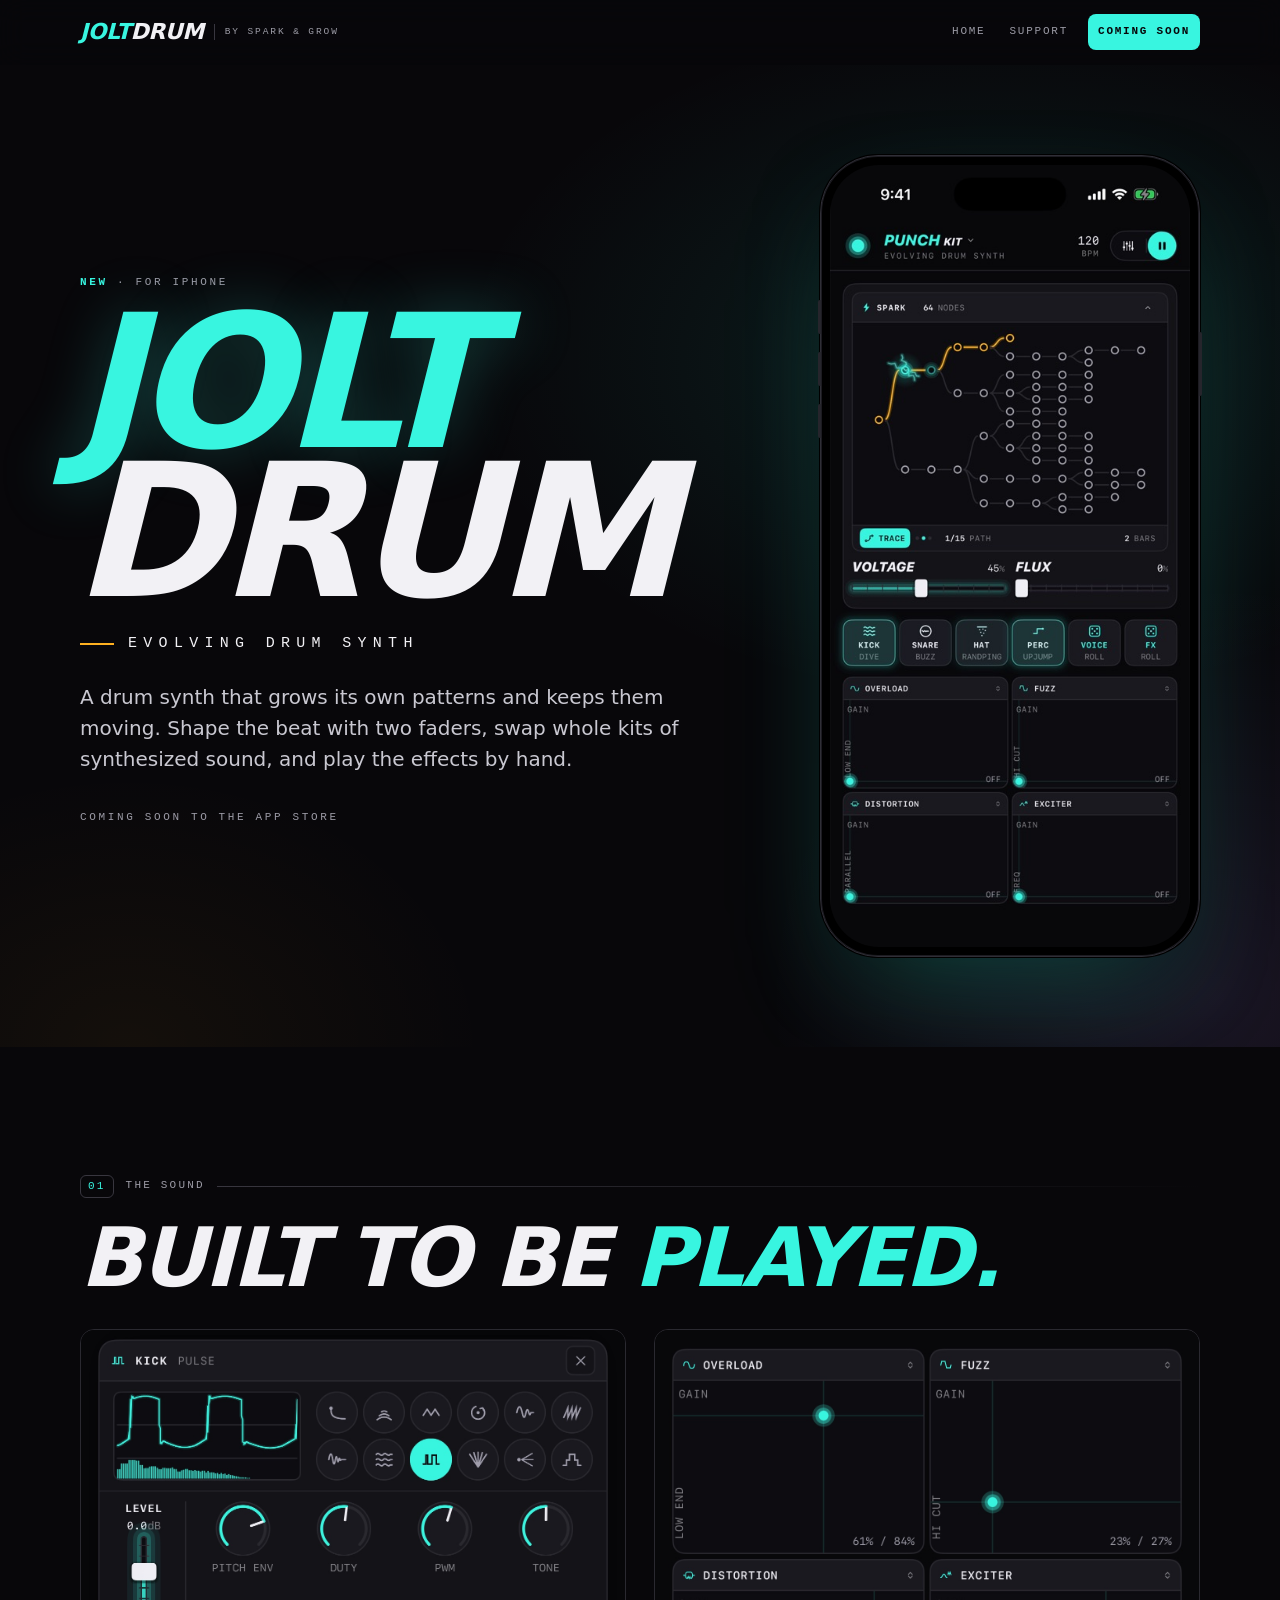
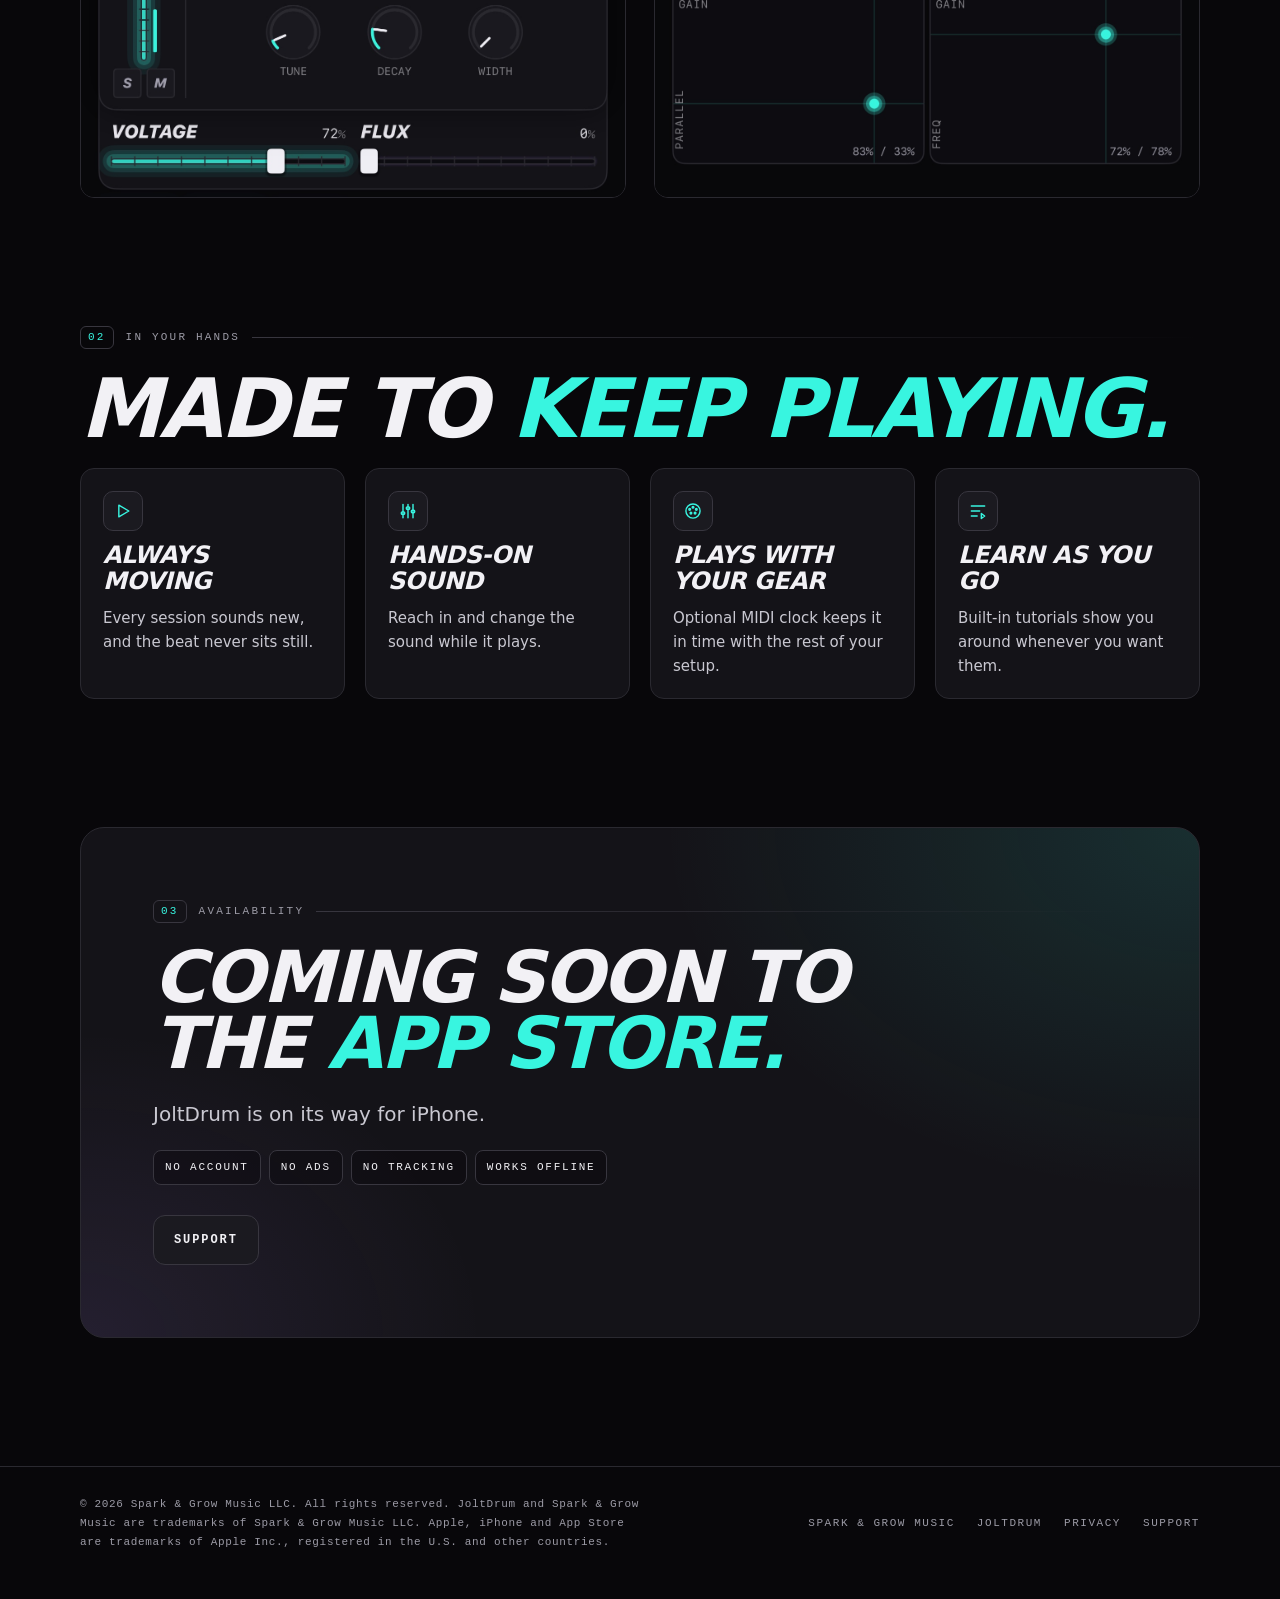
==== joltdrum/index.html @ 5420e54e "Spark & Grow Music site" ====
<!doctype html>
<html lang="en">
<head>
<meta charset="utf-8">
<meta name="viewport" content="width=device-width, initial-scale=1, viewport-fit=cover">
<title>JoltDrum · Evolving Drum Synth for iPhone</title>
<meta name="description" content="JoltDrum is an evolving drum synth for iPhone. Coming soon to the App Store.">
<meta name="robots" content="noai, noimageai">
<link rel="canonical" href="https://sparkandgrowmusic.com/joltdrum/">
<meta name="theme-color" content="#08070A">
<meta name="color-scheme" content="dark">
<link rel="icon" type="image/png" sizes="32x32" href="/assets/icons/joltdrum-32.png">
<link rel="icon" type="image/png" sizes="192x192" href="/assets/icons/joltdrum-192.png">
<link rel="apple-touch-icon" href="/assets/icons/apple-touch-icon.png">
<meta property="og:type" content="website">
<meta property="og:site_name" content="Spark &amp; Grow Music">
<meta property="og:title" content="JoltDrum · Evolving Drum Synth">
<meta property="og:description" content="A drum synth for iPhone that grows its own patterns and keeps them moving.">
<meta property="og:url" content="https://sparkandgrowmusic.com/joltdrum/">
<meta property="og:image" content="https://sparkandgrowmusic.com/assets/og-joltdrum.jpg">
<meta property="og:image:width" content="1200">
<meta property="og:image:height" content="630">
<meta property="og:image:alt" content="JoltDrum on iPhone">
<meta name="twitter:card" content="summary_large_image">
<meta name="twitter:title" content="JoltDrum · Evolving Drum Synth">
<meta name="twitter:description" content="A drum synth for iPhone that grows its own patterns and keeps them moving.">
<meta name="twitter:image" content="https://sparkandgrowmusic.com/assets/og-joltdrum.jpg">
<link rel="stylesheet" href="/assets/site.css">
<script>document.documentElement.classList.add('js')</script>
<script src="/assets/site.js" defer></script>
</head>
<body>
<a class="skip" href="#main">Skip to content</a>

<header class="top">
  <div class="wrap">
    <a class="brand" href="/joltdrum/" aria-label="JoltDrum home">
      <span class="word" aria-hidden="true"><span class="jolt">JOLT</span><span class="drum">DRUM</span></span>
      <span class="by">by Spark &amp; Grow</span>
    </a>
    <nav class="nav" aria-label="Main">
      <a href="/">Home</a>
      <a href="/joltdrum/support/">Support</a>
      <a class="soon" href="#get">Coming soon</a>
    </nav>
  </div>
</header>

<main id="main">
<section class="hero" aria-labelledby="h-hero">
  <div class="sky" aria-hidden="true"></div>
  <video class="tree" autoplay muted loop playsinline preload="auto" aria-hidden="true" disablepictureinpicture><source media="(max-width:900px)" src="/assets/jolt-narrow.mp4" type="video/mp4"><source src="/assets/jolt-wide.mp4" type="video/mp4"></video>
  <div class="wrap grid">
    <div>
      <p class="eyebrow"><b>New</b> · For iPhone</p>
      <h1 id="h-hero" aria-label="JoltDrum"><span class="jolt">Jolt</span><span>Drum</span></h1>
      <p class="tag">Evolving Drum Synth</p>
      <p class="lead">A drum synth that grows its own patterns and keeps them moving. Shape the beat with two faders, swap whole kits of synthesized sound, and play the effects by hand.</p>
      <p class="eyebrow">Coming soon to the App Store</p>
    </div>
    <figure class="phone" style="margin:0">
      <img src="/assets/shots/home.jpg" width="460" height="1000" fetchpriority="high" alt="JoltDrum on iPhone">
    </figure>
  </div>
</section>

<section class="sec" id="look" aria-labelledby="h-look">
  <div class="wrap">
    <div class="rv">
      <div class="banner"><span class="idx">01</span><span class="cap">The sound</span><span class="rule"></span></div>
      <h2 class="h2" id="h-look" style="margin-bottom:34px">Built to be <span class="k">played.</span></h2>
    </div>
    <div class="fxwrap">
      <figure class="frame rv"><img class="fshot" src="/assets/shots/instrument-panel.jpg" width="1320" height="1133" loading="lazy" alt="JoltDrum on iPhone"></figure>
      <figure class="frame rv"><img class="fshot" src="/assets/shots/s-pads.jpg" width="1320" height="1133" loading="lazy" alt="JoltDrum on iPhone"></figure>
    </div>
  </div>
</section>

<section class="sec" id="more" aria-labelledby="h-more">
  <div class="wrap">
    <div class="rv">
      <div class="banner"><span class="idx">02</span><span class="cap">In your hands</span><span class="rule"></span></div>
      <h2 class="h2" id="h-more">Made to <span class="k">keep playing.</span></h2>
    </div>
    <div class="cards four">
      <article class="fc rv">
        <span class="ic"><svg viewBox="0 0 24 24" aria-hidden="true"><path d="M7 5l12 7-12 7z"/></svg></span>
        <h3>Always moving</h3>
        <p>Every session sounds new, and the beat never sits still.</p>
      </article>
      <article class="fc rv">
        <span class="ic"><svg viewBox="0 0 24 24" aria-hidden="true"><path d="M6 4v16M12 4v16M18 4v16"/><rect x="4" y="13" width="4" height="3" rx="1"/><rect x="10" y="7" width="4" height="3" rx="1"/><rect x="16" y="11" width="4" height="3" rx="1"/></svg></span>
        <h3>Hands-on sound</h3>
        <p>Reach in and change the sound while it plays.</p>
      </article>
      <article class="fc rv">
        <span class="ic"><svg viewBox="0 0 24 24" aria-hidden="true"><circle cx="12" cy="12" r="8.5"/><circle cx="8" cy="10" r="1"/><circle cx="16" cy="10" r="1"/><circle cx="12" cy="7.5" r="1"/><circle cx="9.5" cy="14.5" r="1"/><circle cx="14.5" cy="14.5" r="1"/></svg></span>
        <h3>Plays with your gear</h3>
        <p>Optional MIDI clock keeps it in time with the rest of your setup.</p>
      </article>
      <article class="fc rv">
        <span class="ic"><svg viewBox="0 0 24 24" aria-hidden="true"><path d="M4 6h16M4 12h10M4 18h7"/><path d="M16 15l4 3-4 3z"/></svg></span>
        <h3>Learn as you go</h3>
        <p>Built-in tutorials show you around whenever you want them.</p>
      </article>
    </div>
  </div>
</section>

<section class="sec" id="get" aria-labelledby="h-get">
  <div class="wrap">
    <div class="band rv">
      <div class="banner"><span class="idx">03</span><span class="cap">Availability</span><span class="rule"></span></div>
      <h2 class="h2" id="h-get">Coming soon to the <span class="k">App Store.</span></h2>
      <p class="lead">JoltDrum is on its way for iPhone.</p>
      <div class="facts" role="list"><span role="listitem">No account</span><span role="listitem">No ads</span><span role="listitem">No tracking</span><span role="listitem">Works offline</span></div>
      <div class="btns">
        <a class="btn" href="/joltdrum/support/">Support</a>
      </div>
    </div>
  </div>
</section>
</main>

<footer class="foot">
  <div class="wrap">
    <p>© 2026 Spark &amp; Grow Music LLC. All rights reserved. JoltDrum and Spark &amp; Grow Music are trademarks of Spark &amp; Grow Music LLC. Apple, iPhone and App Store are trademarks of Apple Inc., registered in the U.S. and other countries.</p>
    <nav aria-label="Footer">
      <a href="/">Spark &amp; Grow Music</a>
      <a href="/joltdrum/">JoltDrum</a>
      <a href="/joltdrum/privacy/">Privacy</a>
      <a href="/joltdrum/support/">Support</a>
    </nav>
  </div>
</footer>
</body>
</html>
---- assets/site.css ----
:root{color-scheme: dark;--ground:#08070A;--panel:#141318;--key:#1B1A20;--line:#2A2930;--line2:#38363F;--kit:#38F5E0;--flux:#B58CFF;--path:#FFB020;--text:#F2F1F5;--body:#C9C8D1;--dim:#9C9BA6;--faint:#6E6D78;--kit-a:rgba(56,245,224,.14);--flux-a:rgba(181,140,255,.16);--path-a:rgba(255,176,32,.14);--display:-apple-system,"SF Pro Display",system-ui,"Segoe UI",Roboto,"Helvetica Neue",Arial,sans-serif;--sans:-apple-system,"SF Pro Text",system-ui,"Segoe UI",Roboto,"Helvetica Neue",Arial,sans-serif;--mono:ui-monospace,"SF Mono",SFMono-Regular,Menlo,Consolas,"Liberation Mono",monospace;--wrap:1200px;--gut:clamp(16px,4vw,40px);--r:14px}:root:not([data-theme="light"]),:root[data-theme="dark"]{color-scheme: dark}@media (prefers-color-scheme: dark){:root:not([data-theme="light"]){color-scheme: dark}}*,*::before,*::after{box-sizing:border-box}html{-webkit-text-size-adjust:100%;text-size-adjust:100%;scroll-behavior:smooth}@media (prefers-reduced-motion: reduce){html{scroll-behavior:auto}}body{margin:0;background:var(--ground);color:var(--body);font:16px/1.6 var(--sans);-webkit-font-smoothing:antialiased;-moz-osx-font-smoothing:grayscale;overflow-x:hidden;overflow-x:clip}img,svg,canvas{display:block;max-width:100%}a{color:var(--kit);text-decoration:none}a:hover{text-decoration:underline;text-underline-offset:3px;text-decoration-thickness:1px}p{margin:0 0 1em}b,strong{color:var(--text);font-weight:600}h1,h2,h3{margin:0;color:var(--text)}:focus{outline:none}:focus-visible{outline:2px solid var(--kit);outline-offset:3px;border-radius:6px}::selection{background:var(--kit);color:var(--ground)}.skip{position:absolute;left:12px;top:-60px;z-index:100;background:var(--kit);color:var(--ground);font:700 12px/1 var(--mono);letter-spacing:.12em;text-transform:uppercase;padding:12px 14px;border-radius:8px}.skip:focus{top:12px;text-decoration:none}.wrap{max-width:var(--wrap);margin:0 auto;padding:0 var(--gut)}.eyebrow,.cap{font-family:var(--mono);text-transform:uppercase}.eyebrow{font-size:11px;letter-spacing:.24em;color:var(--dim);font-weight:500}.eyebrow b{color:var(--kit);font-weight:600}.lead{font-size:clamp(17px,1.6vw,20px);line-height:1.55;color:var(--body);max-width:34em}.k{color:var(--kit)}.top{position:sticky;top:0;z-index:50;background:rgba(8,7,10,.72);-webkit-backdrop-filter:saturate(140%) blur(14px);backdrop-filter:saturate(140%) blur(14px);border-bottom:1px solid transparent;transition:border-color .2s}.top.scrolled{border-bottom-color:var(--line)}.top .wrap{display:flex;align-items:center;justify-content:space-between;gap:16px;height:64px}.brand{display:flex;align-items:center;gap:10px;color:var(--text);min-width:0}.brand:hover{text-decoration:none}.word{display:inline-flex;align-items:baseline;font-family:var(--display);font-style:italic;font-weight:900;letter-spacing:-.02em;line-height:1;white-space:nowrap}.word .jolt{color:var(--kit)}.word .drum{color:var(--text)}.brand .word{font-size:22px}.brand .by{font-family:var(--mono);font-size:9.5px;letter-spacing:.2em;color:var(--dim);text-transform:uppercase;padding-left:10px;border-left:1px solid var(--line2);white-space:nowrap}.nav{display:flex;align-items:center;gap:4px}.nav a{font-family:var(--mono);font-size:11px;letter-spacing:.16em;text-transform:uppercase;color:var(--dim);padding:9px 10px;border-radius:8px;white-space:nowrap}.nav a:hover{color:var(--text);text-decoration:none;background:var(--key)}.nav a[aria-current="page"]{color:var(--kit)}.nav .soon{color:var(--ground);background:var(--kit);font-weight:700;margin-left:6px}.nav .soon:hover{background:var(--kit);color:var(--ground);filter:brightness(1.08)}@media (max-width:760px){.nav .hide-s{display:none}.brand .by{display:none}}@media (max-width:400px){.nav a{padding:9px 7px;letter-spacing:.1em}.nav .soon{margin-left:2px}}.sg{display:inline-flex;align-items:center;gap:10px;color:var(--text);white-space:nowrap}.sg svg{width:30px;height:30px;flex:0 0 auto}.sg .name{font-family:var(--display);font-style:italic;font-weight:900;font-size:19px;letter-spacing:-.015em;line-height:1}.sg .name i{font-style:italic;color:var(--path)}.sg .name em{font-style:italic;color:var(--kit)}.sg .name small{font-family:var(--mono);font-style:normal;font-weight:500;font-size:9.5px;letter-spacing:.24em;color:var(--dim);margin-left:8px}@media (max-width:420px){.sg .name small{display:none}}.btns{display:flex;flex-wrap:wrap;gap:12px;align-items:center}.btn{display:inline-flex;align-items:center;gap:10px;height:50px;padding:0 20px;border-radius:12px;font-family:var(--mono);font-size:12px;font-weight:700;letter-spacing:.16em;text-transform:uppercase;border:1px solid var(--line2);background:var(--key);color:var(--text);cursor:pointer;white-space:nowrap}.btn:hover{text-decoration:none;border-color:var(--dim)}.btn svg{width:18px;height:18px}.btn.primary{background:var(--kit);border-color:var(--kit);color:var(--ground)}.btn.primary:hover{filter:brightness(1.07)}@keyframes breathe{50%{opacity:.45;box-shadow:0 0 0 7px rgba(255,176,32,.05)}}.phone{position:relative;padding:9px;border-radius:58px;background:#000;border:1px solid #2f2e36;box-shadow:0 0 0 1px #000,inset 0 0 0 1px #1c1b21,0 50px 120px -30px rgba(56,245,224,.28),0 30px 80px -20px rgba(0,0,0,.9)}.phone img{border-radius:49px;width:100%;height:auto;background:var(--panel)}.phone::before{content:"";position:absolute;right:-3px;top:22%;width:3px;height:64px;border-radius:0 2px 2px 0;background:#26252c}.phone::after{content:"";position:absolute;left:-3px;top:18%;width:3px;height:34px;border-radius:2px 0 0 2px;background:#26252c;box-shadow:0 52px 0 #26252c,0 104px 0 #26252c}@media (max-width:520px){.phone{border-radius:46px;padding:7px}.phone img{border-radius:39px}}.frame{background:var(--panel);border:1px solid var(--line);border-radius:var(--r);overflow:hidden}section{position:relative}.sec{padding:clamp(72px,10vw,140px) 0 0}.banner{display:flex;align-items:center;gap:12px;margin-bottom:22px}.banner .idx{font-family:var(--mono);font-size:11px;letter-spacing:.2em;color:var(--kit);border:1px solid var(--line2);border-radius:6px;padding:5px 7px;line-height:1}.banner .cap{font-family:var(--mono);font-size:11px;letter-spacing:.2em;color:var(--dim);text-transform:uppercase}.banner .rule{flex:1;height:1px;background:linear-gradient(90deg,var(--line2),transparent)}.h2{font-family:var(--display);font-style:italic;font-weight:900;text-transform:uppercase;letter-spacing:-.03em;line-height:.92;font-size:clamp(40px,6.4vw,84px);color:var(--text);margin:0 0 22px}.h2 .k{color:var(--kit)}.foot{margin-top:clamp(80px,10vw,140px);border-top:1px solid var(--line);padding:28px 0 48px}.foot .wrap{display:flex;flex-wrap:wrap;gap:16px 28px;align-items:center;justify-content:space-between}.foot p{margin:0;font-family:var(--mono);font-size:11px;letter-spacing:.14em;text-transform:uppercase;color:var(--dim)}.foot nav{display:flex;flex-wrap:wrap;gap:6px 22px}.foot nav a{font-family:var(--mono);font-size:11px;letter-spacing:.14em;text-transform:uppercase;color:var(--dim)}.foot nav a:hover{color:var(--kit)}.hero{position:relative;overflow:hidden;isolation:isolate}.hero .sky{position:absolute;inset:0;z-index:-2;background: radial-gradient(60% 50% at 78% 30%,rgba(56,245,224,.10),transparent 70%),radial-gradient(50% 60% at 95% 95%,rgba(181,140,255,.10),transparent 70%),radial-gradient(40% 40% at 10% 100%,rgba(255,176,32,.05),transparent 70%)}.hero .tree{position:absolute;top:0;bottom:0;left:44%;width:56%;height:100%;z-index:-1;opacity:.9;-webkit-mask-image:linear-gradient(90deg,transparent 0%,#000 30%,#000 85%,rgba(0,0,0,.4));mask-image:linear-gradient(90deg,transparent 0%,#000 30%,#000 85%,rgba(0,0,0,.4))}.hero .grid{display:grid;grid-template-columns:minmax(0,1fr) minmax(0,380px);gap:clamp(32px,6vw,96px);align-items:center;padding-top:clamp(40px,7vw,96px);padding-bottom:clamp(56px,7vw,110px)}.hero h1{font-family:var(--display);font-style:italic;font-weight:900;letter-spacing:-.045em;line-height:.8;text-transform:uppercase;font-size:clamp(84px,14.5vw,206px);margin:18px 0 0 -.04em}.hero h1 span{display:block}.hero h1 .jolt{color:var(--kit);text-shadow:0 0 60px rgba(56,245,224,.25)}.hero .tag{display:flex;align-items:center;gap:14px;margin:26px 0 26px;font-family:var(--mono);text-transform:uppercase;font-size:clamp(12px,1.3vw,15px);letter-spacing:.42em;color:var(--text)}.hero .tag::before{content:"";width:34px;height:2px;background:var(--path);flex:0 0 auto}.hero .lead{margin-bottom:34px}.hero .phone{width:min(100%,380px);justify-self:end}@media (max-width:900px){.hero .grid{grid-template-columns:minmax(0,1fr)}.hero .phone{justify-self:center;width:min(86%,340px);margin-top:8px}.hero .tree{left:0;width:100%;top:auto;bottom:0;height:62%;opacity:.75;-webkit-mask-image:linear-gradient(180deg,transparent,#000 30%,#000 70%,transparent);mask-image:linear-gradient(180deg,transparent,#000 30%,#000 70%,transparent)}}video.tree{display:block;object-fit:cover;mix-blend-mode:screen;pointer-events:none}.hero,.co-hero,.lost{background:var(--ground)}.fshot{display:block;width:100%;height:auto}figure.frame{margin:0}.fxwrap{display:grid;grid-template-columns:repeat(2,minmax(0,1fr));gap:clamp(16px,2.4vw,28px);align-items:start}@media (max-width:860px){.fxwrap{grid-template-columns:minmax(0,1fr)}}.cards{display:grid;grid-template-columns:repeat(3,minmax(0,1fr));gap:clamp(12px,1.8vw,20px)}@media (max-width:980px){.cards{grid-template-columns:repeat(2,minmax(0,1fr))}}.cards>.fc:nth-child(5):last-child{grid-column:span 2}@media (max-width:620px){.cards{grid-template-columns:minmax(0,1fr)}.cards>.fc:nth-child(5):last-child{grid-column:auto}}.fc{background:var(--panel);border:1px solid var(--line);border-radius:var(--r);padding:22px 22px 20px;display:flex;flex-direction:column;gap:12px}.fc .ic{width:40px;height:40px;border-radius:10px;display:grid;place-items:center;background:var(--key);border:1px solid var(--line2);color:var(--kit)}.fc .ic svg{width:20px;height:20px;fill:none;stroke:currentColor;stroke-width:1.7;stroke-linecap:round;stroke-linejoin:round}.fc h3{font-family:var(--display);font-style:italic;font-weight:900;font-size:24px;letter-spacing:-.02em;line-height:1.05;text-transform:uppercase}.fc p{margin:0;font-size:15px;color:var(--body)}.band{position:relative;overflow:hidden;border:1px solid var(--line);border-radius:24px;padding:clamp(32px,6vw,72px);isolation:isolate;background:radial-gradient(80% 120% at 100% 0%,rgba(56,245,224,.12),transparent 60%),radial-gradient(60% 100% at 0% 100%,rgba(181,140,255,.10),transparent 60%),var(--panel)}.band .h2{font-size:clamp(36px,5.6vw,76px);max-width:12em}.band p{max-width:36em}.band .facts{display:flex;flex-wrap:wrap;gap:8px;margin:6px 0 30px}.band .facts span{font-family:var(--mono);font-size:11px;letter-spacing:.16em;text-transform:uppercase;color:var(--text);border:1px solid var(--line2);border-radius:8px;padding:8px 11px;background:rgba(8,7,10,.4)}.js .rv{opacity:0;transform:translateY(18px);transition:opacity .7s ease,transform .7s cubic-bezier(.2,.7,.2,1)}.js .rv.in{opacity:1;transform:none}@media (prefers-reduced-motion: reduce){.js .rv{opacity:1;transform:none;transition:none}}.co-hero{position:relative;overflow:hidden;isolation:isolate;min-height:min(88vh,860px);display:flex;align-items:center}.co-hero .tree{position:absolute;top:0;left:46%;width:54%;height:100%;z-index:-1;-webkit-mask-image:linear-gradient(90deg,transparent,#000 35%,#000 85%,rgba(0,0,0,.5));mask-image:linear-gradient(90deg,transparent,#000 35%,#000 85%,rgba(0,0,0,.5))}@media (max-width:900px){.co-hero .tree{left:0;width:100%;top:auto;bottom:0;height:46%;opacity:.6;-webkit-mask-image:linear-gradient(180deg,transparent,#000 40%,#000 75%,transparent);mask-image:linear-gradient(180deg,transparent,#000 40%,#000 75%,transparent)}.co-hero .wrap{padding-bottom:42vh}}.co-hero .sky{position:absolute;inset:0;z-index:-2;background: radial-gradient(45% 55% at 18% 70%,rgba(255,176,32,.09),transparent 70%),radial-gradient(55% 55% at 85% 30%,rgba(56,245,224,.09),transparent 70%)}.co-hero .wrap{width:100%;padding-top:40px;padding-bottom:80px}.co-hero h1{font-family:var(--display);font-style:italic;font-weight:900;text-transform:uppercase;letter-spacing:-.045em;line-height:.82;font-size:clamp(76px,13vw,190px);margin:22px 0 30px -.04em}.co-hero h1 span{display:block}.co-hero h1 .s{color:var(--path)}.co-hero h1 .g{color:var(--kit)}.co-hero h1 .amp{font-style:italic;color:var(--text)}.co-hero h1 .m{display:block;font-family:var(--mono);font-style:normal;font-weight:500;font-size:clamp(13px,1.4vw,16px);letter-spacing:.6em;color:var(--text);margin:22px 0 0 .3em}.co-hero .lead{max-width:30em}.feature{display:grid;grid-template-columns:minmax(0,6fr) minmax(0,5fr);gap:0;overflow:hidden;border:1px solid var(--line);border-radius:28px;isolation:isolate;position:relative;background:radial-gradient(70% 90% at 85% 15%,rgba(56,245,224,.14),transparent 60%),radial-gradient(60% 80% at 60% 100%,rgba(181,140,255,.10),transparent 60%),var(--panel)}.feature .txt{padding:clamp(28px,5vw,64px)}.feature .word{font-size:clamp(54px,8vw,104px);letter-spacing:-.04em;flex-direction:column;align-items:flex-start;line-height:.84;display:flex}.feature .tag{margin:20px 0 22px;font-family:var(--mono);font-size:12.5px;letter-spacing:.36em;text-transform:uppercase;color:var(--text)}.feature ul{list-style:none;padding:0;margin:0 0 30px;border-top:1px solid var(--line)}.feature li{padding:11px 0;border-bottom:1px solid var(--line);display:grid;grid-template-columns:150px 1fr;gap:14px;font-size:15px}.feature li b{font-family:var(--mono);font-size:11px;letter-spacing:.14em;text-transform:uppercase;padding-top:3px}@media (max-width:480px){.feature li{grid-template-columns:1fr;gap:2px}}.feature .vis{position:relative;min-height:420px}.feature .vis .phone{position:absolute;width:min(78%,340px);left:50%;top:clamp(40px,6vw,72px);transform:translateX(-50%)}@media (max-width:900px){.feature{grid-template-columns:minmax(0,1fr)}.feature .vis{min-height:0;height:clamp(340px,90vw,520px);overflow:hidden}.feature .vis .phone{top:10px;width:min(72%,320px)}}.make{display:grid;grid-template-columns:repeat(2,minmax(0,1fr));gap:clamp(12px,2vw,24px)}@media (max-width:760px){.make{grid-template-columns:minmax(0,1fr)}}.make .fc h3{font-size:30px}.make .fc .st{font-family:var(--mono);font-size:10.5px;letter-spacing:.18em;text-transform:uppercase;color:var(--dim)}.make .fc .st b{color:var(--kit);font-weight:600}.make .fc.learn .st b{color:var(--path)}.make .fc.learn .ic{color:var(--path)}.doc{max-width:820px;margin:0 auto;padding:clamp(40px,7vw,90px) var(--gut) 0}.doc h1{font-family:var(--display);font-style:italic;font-weight:900;text-transform:uppercase;letter-spacing:-.035em;line-height:.9;font-size:clamp(48px,8vw,92px);margin:16px 0 18px}.doc .meta{display:flex;flex-wrap:wrap;gap:8px;margin:0 0 34px}.doc .meta span{font-family:var(--mono);font-size:10.5px;letter-spacing:.16em;text-transform:uppercase;color:var(--dim);border:1px solid var(--line2);border-radius:7px;padding:7px 10px}.doc .meta span b{color:var(--text);font-weight:600}.doc .short{background:var(--panel);border:1px solid var(--line);border-left:3px solid var(--kit);border-radius:12px;padding:18px 20px;margin:0 0 40px;font-size:17px;color:var(--text)}.doc .short p:last-child{margin:0}.doc h2{font-family:var(--mono);font-size:12px;font-weight:600;letter-spacing:.2em;text-transform:uppercase;color:var(--kit);margin:40px 0 12px;display:flex;align-items:center;gap:12px}.doc h2::after{content:"";flex:1;height:1px;background:var(--line)}.doc p,.doc li{font-size:16px;color:var(--body)}.doc ul{padding-left:1.2em;margin:0 0 1em}.doc li{margin:0 0 .4em}.contact{display:grid;grid-template-columns:minmax(0,1fr) auto;gap:18px;align-items:center;background:var(--panel);border:1px solid var(--line);border-radius:var(--r);padding:22px 24px;margin:0 0 10px}.contact .addr{font-family:var(--mono);font-size:clamp(14px,2.2vw,18px);color:var(--text);letter-spacing:.02em;word-break:break-all}.contact .lbl{font-family:var(--mono);font-size:10.5px;letter-spacing:.18em;color:var(--dim);text-transform:uppercase;margin-bottom:6px}@media (max-width:560px){.contact{grid-template-columns:minmax(0,1fr)}}.faq{border-top:1px solid var(--line)}.faq .q{border-bottom:1px solid var(--line)}.faq h3{margin:0;padding:18px 2px 8px;font:600 17px/1.4 var(--sans);color:var(--text)}.faq .a{padding:0 2px 18px;max-width:44em}.faq .a p:last-child{margin:0}.lost{position:relative;min-height:calc(100vh - 64px);display:flex;align-items:center;overflow:hidden;isolation:isolate}.lost .wrap{width:100%}.lost .tree{position:absolute;top:0;left:50%;width:50%;height:100%;z-index:-1;opacity:.8;-webkit-mask-image:linear-gradient(90deg,transparent,#000 40%);mask-image:linear-gradient(90deg,transparent,#000 40%)}@media (max-width:760px){.lost .tree{left:0;width:100%;top:auto;bottom:0;height:40%;opacity:.5}.lost{align-items:flex-start;padding-top:40px}}.lost .big{font-family:var(--display);font-style:italic;font-weight:900;letter-spacing:-.05em;line-height:.8;font-size:clamp(120px,24vw,300px);color:var(--text);margin:18px 0 22px -.04em}.lost .big span{color:var(--path)}.foot p{max-width:52em;line-height:1.7;letter-spacing:.06em;text-transform:none}.cards.four{grid-template-columns:repeat(4,minmax(0,1fr))}@media (max-width:1100px){.cards.four{grid-template-columns:repeat(2,minmax(0,1fr))}}@media (max-width:620px){.cards.four{grid-template-columns:minmax(0,1fr)}}
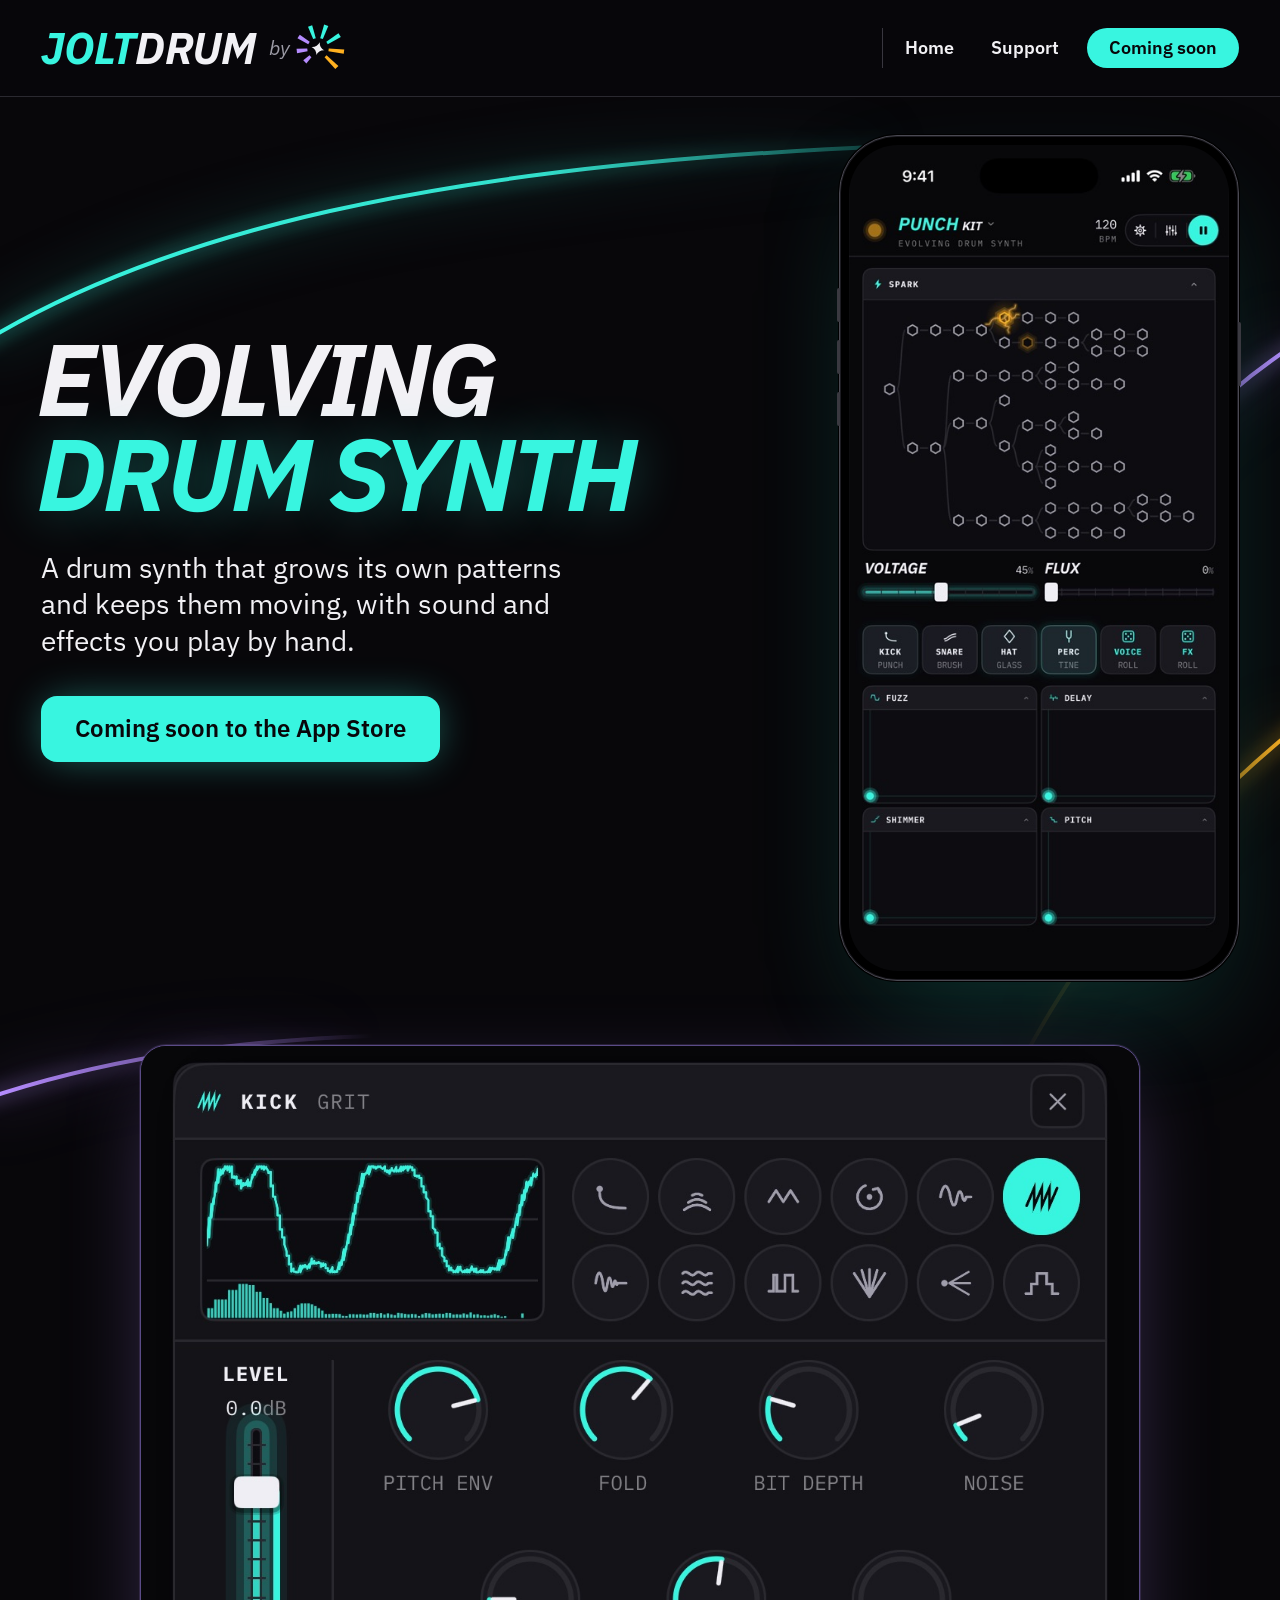
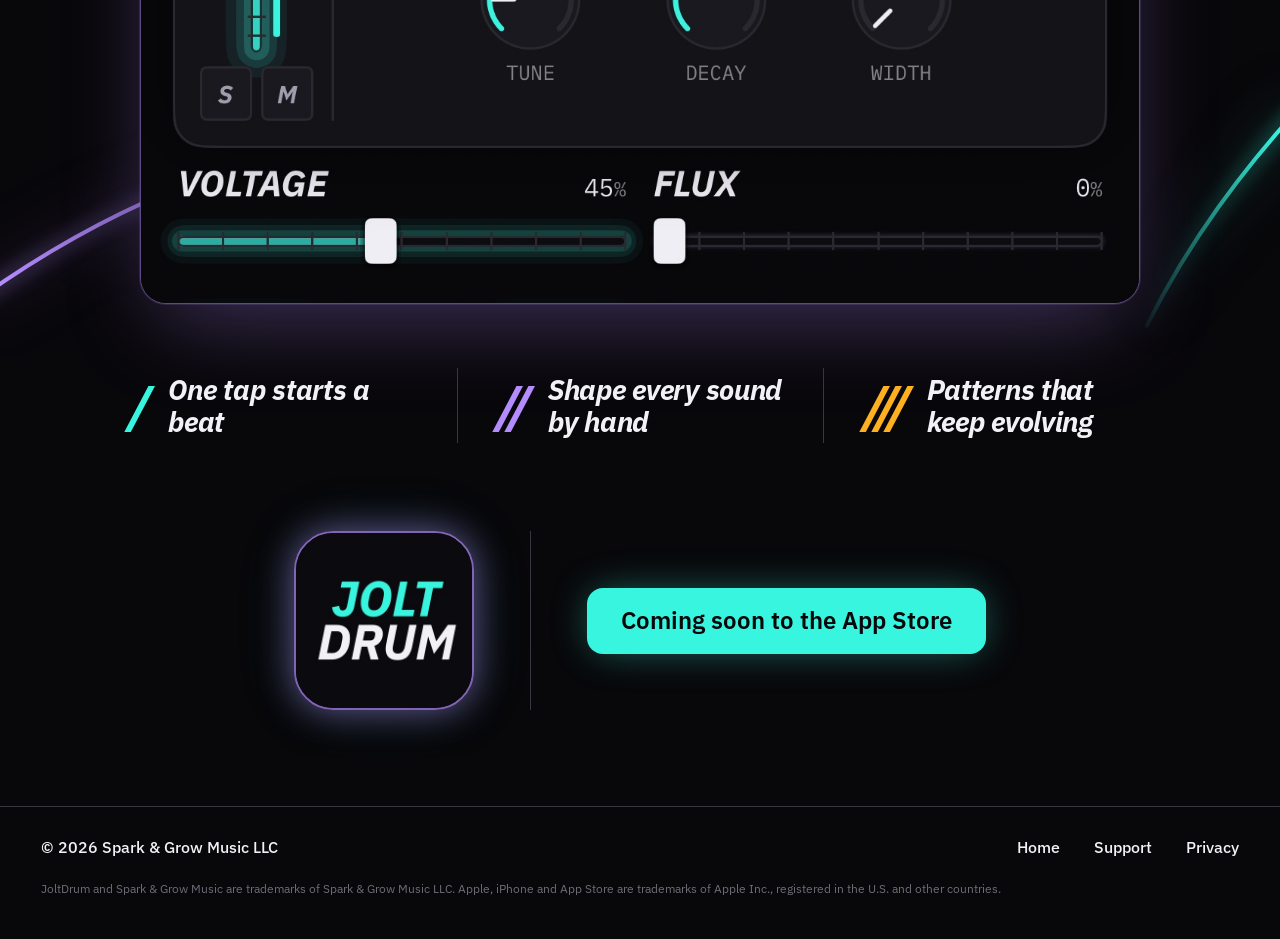
==== commit 9f9662bc: "Redesign: new home and JoltDrum pages, Melody Grove page Home: Spark & Grow lockup in the header, ba" ====
--- a/joltdrum/index.html
+++ b/joltdrum/index.html
@@ -29,109 +29,64 @@
 <script>document.documentElement.classList.add('js')</script>
 <script src="/assets/site.js" defer></script>
 </head>
-<body>
+<body class="jd">
 <a class="skip" href="#main">Skip to content</a>
 
-<header class="top">
+<header class="top jdtop">
   <div class="wrap">
-    <a class="brand" href="/joltdrum/" aria-label="JoltDrum home">
-      <span class="word" aria-hidden="true"><span class="jolt">JOLT</span><span class="drum">DRUM</span></span>
-      <span class="by">by Spark &amp; Grow</span>
-    </a>
-    <nav class="nav" aria-label="Main">
-      <a href="/">Home</a>
-      <a href="/joltdrum/support/">Support</a>
-      <a class="soon" href="#get">Coming soon</a>
-    </nav>
+    <div class="brand">
+      <a class="word" href="/joltdrum/" aria-label="JoltDrum home"><span class="jolt">Jolt</span><span class="drum">Drum</span></a>
+      <a class="by" href="/">by <picture><source media="(max-width:560px)" srcset="/assets/brand/symbol.svg"><img src="/assets/brand/lockup.svg" width="296" height="76" alt="Spark &amp; Grow Music"></picture></a>
+    </div>
+    <div class="right">
+      <span class="rule" aria-hidden="true"></span>
+      <nav class="nav" aria-label="Main">
+        <a class="hide-m" href="/">Home</a>
+        <a class="hide-s" href="/joltdrum/support/">Support</a>
+        <a class="soon" href="#get">Coming soon</a>
+      </nav>
+    </div>
   </div>
 </header>
 
-<main id="main">
-<section class="hero" aria-labelledby="h-hero">
-  <div class="sky" aria-hidden="true"></div>
-  <video class="tree" autoplay muted loop playsinline preload="auto" aria-hidden="true" disablepictureinpicture><source media="(max-width:900px)" src="/assets/jolt-narrow.mp4" type="video/mp4"><source src="/assets/jolt-wide.mp4" type="video/mp4"></video>
-  <div class="wrap grid">
-    <div>
-      <p class="eyebrow"><b>New</b> · For iPhone</p>
-      <h1 id="h-hero" aria-label="JoltDrum"><span class="jolt">Jolt</span><span>Drum</span></h1>
-      <p class="tag">Evolving Drum Synth</p>
-      <p class="lead">A drum synth that grows its own patterns and keeps them moving. Shape the beat with two faders, swap whole kits of synthesized sound, and play the effects by hand.</p>
-      <p class="eyebrow">Coming soon to the App Store</p>
-    </div>
-    <figure class="phone" style="margin:0">
-      <img src="/assets/shots/home.jpg" width="460" height="1000" fetchpriority="high" alt="JoltDrum on iPhone">
-    </figure>
+<main id="main" class="jdmain">
+<svg class="sky" viewBox="0 0 1440 2300" preserveAspectRatio="none" aria-hidden="true" focusable="false"><defs><linearGradient id="g1" gradientUnits="userSpaceOnUse" x1="0" y1="0" x2="1100" y2="0"><stop offset="0" stop-color="#38F5E0"/><stop offset=".55" stop-color="#38F5E0" stop-opacity=".9"/><stop offset="1" stop-color="#38F5E0" stop-opacity="0"/></linearGradient><linearGradient id="g2" gradientUnits="userSpaceOnUse" x1="1440" y1="0" x2="1100" y2="0"><stop offset="0" stop-color="#B58CFF"/><stop offset="1" stop-color="#B58CFF" stop-opacity="0"/></linearGradient><linearGradient id="g3" gradientUnits="userSpaceOnUse" x1="1440" y1="0" x2="1150" y2="0"><stop offset="0" stop-color="#FFB020"/><stop offset="1" stop-color="#FFB020" stop-opacity="0"/></linearGradient><linearGradient id="g4" gradientUnits="userSpaceOnUse" x1="0" y1="0" x2="420" y2="0"><stop offset="0" stop-color="#B58CFF"/><stop offset="1" stop-color="#B58CFF" stop-opacity="0"/></linearGradient><linearGradient id="g5" gradientUnits="userSpaceOnUse" x1="1440" y1="0" x2="1280" y2="0"><stop offset="0" stop-color="#38F5E0"/><stop offset="1" stop-color="#38F5E0" stop-opacity="0"/></linearGradient></defs><path class="t" stroke="url(#g1)" d="M-20 250C180 140 480 70 1000 50"/><path class="v" stroke="url(#g2)" d="M1460 250C1320 330 1200 470 1100 700"/><path class="a" stroke="url(#g3)" d="M1460 640C1350 720 1240 830 1150 980"/><path class="v" stroke="url(#g4)" d="M-20 1830C120 1740 260 1690 420 1660"/><path class="t" stroke="url(#g5)" d="M1460 1640C1400 1700 1340 1770 1290 1860"/><path class="v" stroke="url(#g4)" d="M-20 1020C110 980 250 960 420 955"/></svg>
+<section class="wrap jhero" aria-labelledby="h-hero">
+  <div>
+    <h1 id="h-hero"><span>Evolving</span><span class="k">Drum Synth</span></h1>
+    <p class="lead">A drum synth that grows its own patterns and keeps them moving, with sound and effects you play by hand.</p>
+    <p class="pill cyan">Coming soon to the App Store</p>
   </div>
+  <figure class="phone" style="margin:0">
+    <img src="/assets/shots/home.jpg" width="460" height="1000" fetchpriority="high" alt="JoltDrum on iPhone">
+  </figure>
 </section>
 
-<section class="sec" id="look" aria-labelledby="h-look">
-  <div class="wrap">
-    <div class="rv">
-      <div class="banner"><span class="idx">01</span><span class="cap">The sound</span><span class="rule"></span></div>
-      <h2 class="h2" id="h-look" style="margin-bottom:34px">Built to be <span class="k">played.</span></h2>
-    </div>
-    <div class="fxwrap">
-      <figure class="frame rv"><img class="fshot" src="/assets/shots/instrument-panel.jpg" width="1320" height="1133" loading="lazy" alt="JoltDrum on iPhone"></figure>
-      <figure class="frame rv"><img class="fshot" src="/assets/shots/s-pads.jpg" width="1320" height="1133" loading="lazy" alt="JoltDrum on iPhone"></figure>
-    </div>
-  </div>
+<section class="wrap" aria-label="The sound">
+  <figure class="panel rv" style="margin-bottom:0"><img src="/assets/shots/instrument-panel.jpg" width="1320" height="1133" loading="lazy" alt="Shaping a drum sound in JoltDrum"></figure>
+  <ul class="feats rv">
+    <li><span class="s" aria-hidden="true">/</span><p>One tap starts a beat</p></li>
+    <li><span class="s" aria-hidden="true">//</span><p>Shape every sound by hand</p></li>
+    <li><span class="s" aria-hidden="true">///</span><p>Patterns that keep evolving</p></li>
+  </ul>
 </section>
 
-<section class="sec" id="more" aria-labelledby="h-more">
-  <div class="wrap">
-    <div class="rv">
-      <div class="banner"><span class="idx">02</span><span class="cap">In your hands</span><span class="rule"></span></div>
-      <h2 class="h2" id="h-more">Made to <span class="k">keep playing.</span></h2>
-    </div>
-    <div class="cards four">
-      <article class="fc rv">
-        <span class="ic"><svg viewBox="0 0 24 24" aria-hidden="true"><path d="M7 5l12 7-12 7z"/></svg></span>
-        <h3>Always moving</h3>
-        <p>Every session sounds new, and the beat never sits still.</p>
-      </article>
-      <article class="fc rv">
-        <span class="ic"><svg viewBox="0 0 24 24" aria-hidden="true"><path d="M6 4v16M12 4v16M18 4v16"/><rect x="4" y="13" width="4" height="3" rx="1"/><rect x="10" y="7" width="4" height="3" rx="1"/><rect x="16" y="11" width="4" height="3" rx="1"/></svg></span>
-        <h3>Hands-on sound</h3>
-        <p>Reach in and change the sound while it plays.</p>
-      </article>
-      <article class="fc rv">
-        <span class="ic"><svg viewBox="0 0 24 24" aria-hidden="true"><circle cx="12" cy="12" r="8.5"/><circle cx="8" cy="10" r="1"/><circle cx="16" cy="10" r="1"/><circle cx="12" cy="7.5" r="1"/><circle cx="9.5" cy="14.5" r="1"/><circle cx="14.5" cy="14.5" r="1"/></svg></span>
-        <h3>Plays with your gear</h3>
-        <p>Optional MIDI clock keeps it in time with the rest of your setup.</p>
-      </article>
-      <article class="fc rv">
-        <span class="ic"><svg viewBox="0 0 24 24" aria-hidden="true"><path d="M4 6h16M4 12h10M4 18h7"/><path d="M16 15l4 3-4 3z"/></svg></span>
-        <h3>Learn as you go</h3>
-        <p>Built-in tutorials show you around whenever you want them.</p>
-      </article>
-    </div>
-  </div>
-</section>
-
-<section class="sec" id="get" aria-labelledby="h-get">
-  <div class="wrap">
-    <div class="band rv">
-      <div class="banner"><span class="idx">03</span><span class="cap">Availability</span><span class="rule"></span></div>
-      <h2 class="h2" id="h-get">Coming soon to the <span class="k">App Store.</span></h2>
-      <p class="lead">JoltDrum is on its way for iPhone.</p>
-      <div class="facts" role="list"><span role="listitem">No account</span><span role="listitem">No ads</span><span role="listitem">No tracking</span><span role="listitem">Works offline</span></div>
-      <div class="btns">
-        <a class="btn" href="/joltdrum/support/">Support</a>
-      </div>
-    </div>
-  </div>
+<section class="wrap get rv" id="get" aria-label="Availability">
+  <img class="icon" src="/assets/icons/joltdrum-app.jpg" width="180" height="180" loading="lazy" alt="JoltDrum app icon">
+  <span class="rule" aria-hidden="true"></span>
+  <p class="pill cyan" style="margin:0">Coming soon to the App Store</p>
 </section>
 </main>
 
 <footer class="foot">
   <div class="wrap">
-    <p>© 2026 Spark &amp; Grow Music LLC. All rights reserved. JoltDrum and Spark &amp; Grow Music are trademarks of Spark &amp; Grow Music LLC. Apple, iPhone and App Store are trademarks of Apple Inc., registered in the U.S. and other countries.</p>
+    <p class="c">© 2026 Spark &amp; Grow Music LLC</p>
     <nav aria-label="Footer">
-      <a href="/">Spark &amp; Grow Music</a>
-      <a href="/joltdrum/">JoltDrum</a>
+      <a href="/">Home</a>
+      <a href="/joltdrum/support/">Support</a>
       <a href="/joltdrum/privacy/">Privacy</a>
-      <a href="/joltdrum/support/">Support</a>
     </nav>
+    <p class="tm">JoltDrum and Spark &amp; Grow Music are trademarks of Spark &amp; Grow Music LLC. Apple, iPhone and App Store are trademarks of Apple Inc., registered in the U.S. and other countries.</p>
   </div>
 </footer>
 </body>
--- a/assets/site.css
+++ b/assets/site.css
@@ -1 +1 @@
-:root{color-scheme: dark;--ground:#08070A;--panel:#141318;--key:#1B1A20;--line:#2A2930;--line2:#38363F;--kit:#38F5E0;--flux:#B58CFF;--path:#FFB020;--text:#F2F1F5;--body:#C9C8D1;--dim:#9C9BA6;--faint:#6E6D78;--kit-a:rgba(56,245,224,.14);--flux-a:rgba(181,140,255,.16);--path-a:rgba(255,176,32,.14);--display:-apple-system,"SF Pro Display",system-ui,"Segoe UI",Roboto,"Helvetica Neue",Arial,sans-serif;--sans:-apple-system,"SF Pro Text",system-ui,"Segoe UI",Roboto,"Helvetica Neue",Arial,sans-serif;--mono:ui-monospace,"SF Mono",SFMono-Regular,Menlo,Consolas,"Liberation Mono",monospace;--wrap:1200px;--gut:clamp(16px,4vw,40px);--r:14px}:root:not([data-theme="light"]),:root[data-theme="dark"]{color-scheme: dark}@media (prefers-color-scheme: dark){:root:not([data-theme="light"]){color-scheme: dark}}*,*::before,*::after{box-sizing:border-box}html{-webkit-text-size-adjust:100%;text-size-adjust:100%;scroll-behavior:smooth}@media (prefers-reduced-motion: reduce){html{scroll-behavior:auto}}body{margin:0;background:var(--ground);color:var(--body);font:16px/1.6 var(--sans);-webkit-font-smoothing:antialiased;-moz-osx-font-smoothing:grayscale;overflow-x:hidden;overflow-x:clip}img,svg,canvas{display:block;max-width:100%}a{color:var(--kit);text-decoration:none}a:hover{text-decoration:underline;text-underline-offset:3px;text-decoration-thickness:1px}p{margin:0 0 1em}b,strong{color:var(--text);font-weight:600}h1,h2,h3{margin:0;color:var(--text)}:focus{outline:none}:focus-visible{outline:2px solid var(--kit);outline-offset:3px;border-radius:6px}::selection{background:var(--kit);color:var(--ground)}.skip{position:absolute;left:12px;top:-60px;z-index:100;background:var(--kit);color:var(--ground);font:700 12px/1 var(--mono);letter-spacing:.12em;text-transform:uppercase;padding:12px 14px;border-radius:8px}.skip:focus{top:12px;text-decoration:none}.wrap{max-width:var(--wrap);margin:0 auto;padding:0 var(--gut)}.eyebrow,.cap{font-family:var(--mono);text-transform:uppercase}.eyebrow{font-size:11px;letter-spacing:.24em;color:var(--dim);font-weight:500}.eyebrow b{color:var(--kit);font-weight:600}.lead{font-size:clamp(17px,1.6vw,20px);line-height:1.55;color:var(--body);max-width:34em}.k{color:var(--kit)}.top{position:sticky;top:0;z-index:50;background:rgba(8,7,10,.72);-webkit-backdrop-filter:saturate(140%) blur(14px);backdrop-filter:saturate(140%) blur(14px);border-bottom:1px solid transparent;transition:border-color .2s}.top.scrolled{border-bottom-color:var(--line)}.top .wrap{display:flex;align-items:center;justify-content:space-between;gap:16px;height:64px}.brand{display:flex;align-items:center;gap:10px;color:var(--text);min-width:0}.brand:hover{text-decoration:none}.word{display:inline-flex;align-items:baseline;font-family:var(--display);font-style:italic;font-weight:900;letter-spacing:-.02em;line-height:1;white-space:nowrap}.word .jolt{color:var(--kit)}.word .drum{color:var(--text)}.brand .word{font-size:22px}.brand .by{font-family:var(--mono);font-size:9.5px;letter-spacing:.2em;color:var(--dim);text-transform:uppercase;padding-left:10px;border-left:1px solid var(--line2);white-space:nowrap}.nav{display:flex;align-items:center;gap:4px}.nav a{font-family:var(--mono);font-size:11px;letter-spacing:.16em;text-transform:uppercase;color:var(--dim);padding:9px 10px;border-radius:8px;white-space:nowrap}.nav a:hover{color:var(--text);text-decoration:none;background:var(--key)}.nav a[aria-current="page"]{color:var(--kit)}.nav .soon{color:var(--ground);background:var(--kit);font-weight:700;margin-left:6px}.nav .soon:hover{background:var(--kit);color:var(--ground);filter:brightness(1.08)}@media (max-width:760px){.nav .hide-s{display:none}.brand .by{display:none}}@media (max-width:400px){.nav a{padding:9px 7px;letter-spacing:.1em}.nav .soon{margin-left:2px}}.sg{display:inline-flex;align-items:center;gap:10px;color:var(--text);white-space:nowrap}.sg svg{width:30px;height:30px;flex:0 0 auto}.sg .name{font-family:var(--display);font-style:italic;font-weight:900;font-size:19px;letter-spacing:-.015em;line-height:1}.sg .name i{font-style:italic;color:var(--path)}.sg .name em{font-style:italic;color:var(--kit)}.sg .name small{font-family:var(--mono);font-style:normal;font-weight:500;font-size:9.5px;letter-spacing:.24em;color:var(--dim);margin-left:8px}@media (max-width:420px){.sg .name small{display:none}}.btns{display:flex;flex-wrap:wrap;gap:12px;align-items:center}.btn{display:inline-flex;align-items:center;gap:10px;height:50px;padding:0 20px;border-radius:12px;font-family:var(--mono);font-size:12px;font-weight:700;letter-spacing:.16em;text-transform:uppercase;border:1px solid var(--line2);background:var(--key);color:var(--text);cursor:pointer;white-space:nowrap}.btn:hover{text-decoration:none;border-color:var(--dim)}.btn svg{width:18px;height:18px}.btn.primary{background:var(--kit);border-color:var(--kit);color:var(--ground)}.btn.primary:hover{filter:brightness(1.07)}@keyframes breathe{50%{opacity:.45;box-shadow:0 0 0 7px rgba(255,176,32,.05)}}.phone{position:relative;padding:9px;border-radius:58px;background:#000;border:1px solid #2f2e36;box-shadow:0 0 0 1px #000,inset 0 0 0 1px #1c1b21,0 50px 120px -30px rgba(56,245,224,.28),0 30px 80px -20px rgba(0,0,0,.9)}.phone img{border-radius:49px;width:100%;height:auto;background:var(--panel)}.phone::before{content:"";position:absolute;right:-3px;top:22%;width:3px;height:64px;border-radius:0 2px 2px 0;background:#26252c}.phone::after{content:"";position:absolute;left:-3px;top:18%;width:3px;height:34px;border-radius:2px 0 0 2px;background:#26252c;box-shadow:0 52px 0 #26252c,0 104px 0 #26252c}@media (max-width:520px){.phone{border-radius:46px;padding:7px}.phone img{border-radius:39px}}.frame{background:var(--panel);border:1px solid var(--line);border-radius:var(--r);overflow:hidden}section{position:relative}.sec{padding:clamp(72px,10vw,140px) 0 0}.banner{display:flex;align-items:center;gap:12px;margin-bottom:22px}.banner .idx{font-family:var(--mono);font-size:11px;letter-spacing:.2em;color:var(--kit);border:1px solid var(--line2);border-radius:6px;padding:5px 7px;line-height:1}.banner .cap{font-family:var(--mono);font-size:11px;letter-spacing:.2em;color:var(--dim);text-transform:uppercase}.banner .rule{flex:1;height:1px;background:linear-gradient(90deg,var(--line2),transparent)}.h2{font-family:var(--display);font-style:italic;font-weight:900;text-transform:uppercase;letter-spacing:-.03em;line-height:.92;font-size:clamp(40px,6.4vw,84px);color:var(--text);margin:0 0 22px}.h2 .k{color:var(--kit)}.foot{margin-top:clamp(80px,10vw,140px);border-top:1px solid var(--line);padding:28px 0 48px}.foot .wrap{display:flex;flex-wrap:wrap;gap:16px 28px;align-items:center;justify-content:space-between}.foot p{margin:0;font-family:var(--mono);font-size:11px;letter-spacing:.14em;text-transform:uppercase;color:var(--dim)}.foot nav{display:flex;flex-wrap:wrap;gap:6px 22px}.foot nav a{font-family:var(--mono);font-size:11px;letter-spacing:.14em;text-transform:uppercase;color:var(--dim)}.foot nav a:hover{color:var(--kit)}.hero{position:relative;overflow:hidden;isolation:isolate}.hero .sky{position:absolute;inset:0;z-index:-2;background: radial-gradient(60% 50% at 78% 30%,rgba(56,245,224,.10),transparent 70%),radial-gradient(50% 60% at 95% 95%,rgba(181,140,255,.10),transparent 70%),radial-gradient(40% 40% at 10% 100%,rgba(255,176,32,.05),transparent 70%)}.hero .tree{position:absolute;top:0;bottom:0;left:44%;width:56%;height:100%;z-index:-1;opacity:.9;-webkit-mask-image:linear-gradient(90deg,transparent 0%,#000 30%,#000 85%,rgba(0,0,0,.4));mask-image:linear-gradient(90deg,transparent 0%,#000 30%,#000 85%,rgba(0,0,0,.4))}.hero .grid{display:grid;grid-template-columns:minmax(0,1fr) minmax(0,380px);gap:clamp(32px,6vw,96px);align-items:center;padding-top:clamp(40px,7vw,96px);padding-bottom:clamp(56px,7vw,110px)}.hero h1{font-family:var(--display);font-style:italic;font-weight:900;letter-spacing:-.045em;line-height:.8;text-transform:uppercase;font-size:clamp(84px,14.5vw,206px);margin:18px 0 0 -.04em}.hero h1 span{display:block}.hero h1 .jolt{color:var(--kit);text-shadow:0 0 60px rgba(56,245,224,.25)}.hero .tag{display:flex;align-items:center;gap:14px;margin:26px 0 26px;font-family:var(--mono);text-transform:uppercase;font-size:clamp(12px,1.3vw,15px);letter-spacing:.42em;color:var(--text)}.hero .tag::before{content:"";width:34px;height:2px;background:var(--path);flex:0 0 auto}.hero .lead{margin-bottom:34px}.hero .phone{width:min(100%,380px);justify-self:end}@media (max-width:900px){.hero .grid{grid-template-columns:minmax(0,1fr)}.hero .phone{justify-self:center;width:min(86%,340px);margin-top:8px}.hero .tree{left:0;width:100%;top:auto;bottom:0;height:62%;opacity:.75;-webkit-mask-image:linear-gradient(180deg,transparent,#000 30%,#000 70%,transparent);mask-image:linear-gradient(180deg,transparent,#000 30%,#000 70%,transparent)}}video.tree{display:block;object-fit:cover;mix-blend-mode:screen;pointer-events:none}.hero,.co-hero,.lost{background:var(--ground)}.fshot{display:block;width:100%;height:auto}figure.frame{margin:0}.fxwrap{display:grid;grid-template-columns:repeat(2,minmax(0,1fr));gap:clamp(16px,2.4vw,28px);align-items:start}@media (max-width:860px){.fxwrap{grid-template-columns:minmax(0,1fr)}}.cards{display:grid;grid-template-columns:repeat(3,minmax(0,1fr));gap:clamp(12px,1.8vw,20px)}@media (max-width:980px){.cards{grid-template-columns:repeat(2,minmax(0,1fr))}}.cards>.fc:nth-child(5):last-child{grid-column:span 2}@media (max-width:620px){.cards{grid-template-columns:minmax(0,1fr)}.cards>.fc:nth-child(5):last-child{grid-column:auto}}.fc{background:var(--panel);border:1px solid var(--line);border-radius:var(--r);padding:22px 22px 20px;display:flex;flex-direction:column;gap:12px}.fc .ic{width:40px;height:40px;border-radius:10px;display:grid;place-items:center;background:var(--key);border:1px solid var(--line2);color:var(--kit)}.fc .ic svg{width:20px;height:20px;fill:none;stroke:currentColor;stroke-width:1.7;stroke-linecap:round;stroke-linejoin:round}.fc h3{font-family:var(--display);font-style:italic;font-weight:900;font-size:24px;letter-spacing:-.02em;line-height:1.05;text-transform:uppercase}.fc p{margin:0;font-size:15px;color:var(--body)}.band{position:relative;overflow:hidden;border:1px solid var(--line);border-radius:24px;padding:clamp(32px,6vw,72px);isolation:isolate;background:radial-gradient(80% 120% at 100% 0%,rgba(56,245,224,.12),transparent 60%),radial-gradient(60% 100% at 0% 100%,rgba(181,140,255,.10),transparent 60%),var(--panel)}.band .h2{font-size:clamp(36px,5.6vw,76px);max-width:12em}.band p{max-width:36em}.band .facts{display:flex;flex-wrap:wrap;gap:8px;margin:6px 0 30px}.band .facts span{font-family:var(--mono);font-size:11px;letter-spacing:.16em;text-transform:uppercase;color:var(--text);border:1px solid var(--line2);border-radius:8px;padding:8px 11px;background:rgba(8,7,10,.4)}.js .rv{opacity:0;transform:translateY(18px);transition:opacity .7s ease,transform .7s cubic-bezier(.2,.7,.2,1)}.js .rv.in{opacity:1;transform:none}@media (prefers-reduced-motion: reduce){.js .rv{opacity:1;transform:none;transition:none}}.co-hero{position:relative;overflow:hidden;isolation:isolate;min-height:min(88vh,860px);display:flex;align-items:center}.co-hero .tree{position:absolute;top:0;left:46%;width:54%;height:100%;z-index:-1;-webkit-mask-image:linear-gradient(90deg,transparent,#000 35%,#000 85%,rgba(0,0,0,.5));mask-image:linear-gradient(90deg,transparent,#000 35%,#000 85%,rgba(0,0,0,.5))}@media (max-width:900px){.co-hero .tree{left:0;width:100%;top:auto;bottom:0;height:46%;opacity:.6;-webkit-mask-image:linear-gradient(180deg,transparent,#000 40%,#000 75%,transparent);mask-image:linear-gradient(180deg,transparent,#000 40%,#000 75%,transparent)}.co-hero .wrap{padding-bottom:42vh}}.co-hero .sky{position:absolute;inset:0;z-index:-2;background: radial-gradient(45% 55% at 18% 70%,rgba(255,176,32,.09),transparent 70%),radial-gradient(55% 55% at 85% 30%,rgba(56,245,224,.09),transparent 70%)}.co-hero .wrap{width:100%;padding-top:40px;padding-bottom:80px}.co-hero h1{font-family:var(--display);font-style:italic;font-weight:900;text-transform:uppercase;letter-spacing:-.045em;line-height:.82;font-size:clamp(76px,13vw,190px);margin:22px 0 30px -.04em}.co-hero h1 span{display:block}.co-hero h1 .s{color:var(--path)}.co-hero h1 .g{color:var(--kit)}.co-hero h1 .amp{font-style:italic;color:var(--text)}.co-hero h1 .m{display:block;font-family:var(--mono);font-style:normal;font-weight:500;font-size:clamp(13px,1.4vw,16px);letter-spacing:.6em;color:var(--text);margin:22px 0 0 .3em}.co-hero .lead{max-width:30em}.feature{display:grid;grid-template-columns:minmax(0,6fr) minmax(0,5fr);gap:0;overflow:hidden;border:1px solid var(--line);border-radius:28px;isolation:isolate;position:relative;background:radial-gradient(70% 90% at 85% 15%,rgba(56,245,224,.14),transparent 60%),radial-gradient(60% 80% at 60% 100%,rgba(181,140,255,.10),transparent 60%),var(--panel)}.feature .txt{padding:clamp(28px,5vw,64px)}.feature .word{font-size:clamp(54px,8vw,104px);letter-spacing:-.04em;flex-direction:column;align-items:flex-start;line-height:.84;display:flex}.feature .tag{margin:20px 0 22px;font-family:var(--mono);font-size:12.5px;letter-spacing:.36em;text-transform:uppercase;color:var(--text)}.feature ul{list-style:none;padding:0;margin:0 0 30px;border-top:1px solid var(--line)}.feature li{padding:11px 0;border-bottom:1px solid var(--line);display:grid;grid-template-columns:150px 1fr;gap:14px;font-size:15px}.feature li b{font-family:var(--mono);font-size:11px;letter-spacing:.14em;text-transform:uppercase;padding-top:3px}@media (max-width:480px){.feature li{grid-template-columns:1fr;gap:2px}}.feature .vis{position:relative;min-height:420px}.feature .vis .phone{position:absolute;width:min(78%,340px);left:50%;top:clamp(40px,6vw,72px);transform:translateX(-50%)}@media (max-width:900px){.feature{grid-template-columns:minmax(0,1fr)}.feature .vis{min-height:0;height:clamp(340px,90vw,520px);overflow:hidden}.feature .vis .phone{top:10px;width:min(72%,320px)}}.make{display:grid;grid-template-columns:repeat(2,minmax(0,1fr));gap:clamp(12px,2vw,24px)}@media (max-width:760px){.make{grid-template-columns:minmax(0,1fr)}}.make .fc h3{font-size:30px}.make .fc .st{font-family:var(--mono);font-size:10.5px;letter-spacing:.18em;text-transform:uppercase;color:var(--dim)}.make .fc .st b{color:var(--kit);font-weight:600}.make .fc.learn .st b{color:var(--path)}.make .fc.learn .ic{color:var(--path)}.doc{max-width:820px;margin:0 auto;padding:clamp(40px,7vw,90px) var(--gut) 0}.doc h1{font-family:var(--display);font-style:italic;font-weight:900;text-transform:uppercase;letter-spacing:-.035em;line-height:.9;font-size:clamp(48px,8vw,92px);margin:16px 0 18px}.doc .meta{display:flex;flex-wrap:wrap;gap:8px;margin:0 0 34px}.doc .meta span{font-family:var(--mono);font-size:10.5px;letter-spacing:.16em;text-transform:uppercase;color:var(--dim);border:1px solid var(--line2);border-radius:7px;padding:7px 10px}.doc .meta span b{color:var(--text);font-weight:600}.doc .short{background:var(--panel);border:1px solid var(--line);border-left:3px solid var(--kit);border-radius:12px;padding:18px 20px;margin:0 0 40px;font-size:17px;color:var(--text)}.doc .short p:last-child{margin:0}.doc h2{font-family:var(--mono);font-size:12px;font-weight:600;letter-spacing:.2em;text-transform:uppercase;color:var(--kit);margin:40px 0 12px;display:flex;align-items:center;gap:12px}.doc h2::after{content:"";flex:1;height:1px;background:var(--line)}.doc p,.doc li{font-size:16px;color:var(--body)}.doc ul{padding-left:1.2em;margin:0 0 1em}.doc li{margin:0 0 .4em}.contact{display:grid;grid-template-columns:minmax(0,1fr) auto;gap:18px;align-items:center;background:var(--panel);border:1px solid var(--line);border-radius:var(--r);padding:22px 24px;margin:0 0 10px}.contact .addr{font-family:var(--mono);font-size:clamp(14px,2.2vw,18px);color:var(--text);letter-spacing:.02em;word-break:break-all}.contact .lbl{font-family:var(--mono);font-size:10.5px;letter-spacing:.18em;color:var(--dim);text-transform:uppercase;margin-bottom:6px}@media (max-width:560px){.contact{grid-template-columns:minmax(0,1fr)}}.faq{border-top:1px solid var(--line)}.faq .q{border-bottom:1px solid var(--line)}.faq h3{margin:0;padding:18px 2px 8px;font:600 17px/1.4 var(--sans);color:var(--text)}.faq .a{padding:0 2px 18px;max-width:44em}.faq .a p:last-child{margin:0}.lost{position:relative;min-height:calc(100vh - 64px);display:flex;align-items:center;overflow:hidden;isolation:isolate}.lost .wrap{width:100%}.lost .tree{position:absolute;top:0;left:50%;width:50%;height:100%;z-index:-1;opacity:.8;-webkit-mask-image:linear-gradient(90deg,transparent,#000 40%);mask-image:linear-gradient(90deg,transparent,#000 40%)}@media (max-width:760px){.lost .tree{left:0;width:100%;top:auto;bottom:0;height:40%;opacity:.5}.lost{align-items:flex-start;padding-top:40px}}.lost .big{font-family:var(--display);font-style:italic;font-weight:900;letter-spacing:-.05em;line-height:.8;font-size:clamp(120px,24vw,300px);color:var(--text);margin:18px 0 22px -.04em}.lost .big span{color:var(--path)}.foot p{max-width:52em;line-height:1.7;letter-spacing:.06em;text-transform:none}.cards.four{grid-template-columns:repeat(4,minmax(0,1fr))}@media (max-width:1100px){.cards.four{grid-template-columns:repeat(2,minmax(0,1fr))}}@media (max-width:620px){.cards.four{grid-template-columns:minmax(0,1fr)}}
+@import url('https://fonts.googleapis.com/css2?family=IBM+Plex+Mono:wght@400;500;600&family=IBM+Plex+Sans:ital,wght@0,400;0,500;0,600;0,700;1,400;1,700&display=swap');:root{color-scheme:dark;--ground:#08070A;--panel:#141318;--card:#0E0D12;--key:#1B1A20;--line:#2A2930;--line2:#38363F;--kit:#38F5E0;--flux:#B58CFF;--path:#FFB020;--text:#F2F1F5;--body:#C9C8D1;--dim:#9C9BA6;--faint:#6E6D78;--sans:"IBM Plex Sans",-apple-system,system-ui,"Segoe UI",Roboto,"Helvetica Neue",Arial,sans-serif;--display:var(--sans);--mono:"IBM Plex Mono",ui-monospace,Menlo,Consolas,"Liberation Mono",monospace;--wrap:1400px;--gut:clamp(16px,3.2vw,46px);--r:14px}:root:not([data-theme="light"]),:root[data-theme="dark"]{color-scheme:dark}@media (prefers-color-scheme:dark){:root:not([data-theme="light"]){color-scheme:dark}}*,*::before,*::after{box-sizing:border-box}html{-webkit-text-size-adjust:100%;text-size-adjust:100%;scroll-behavior:smooth}@media (prefers-reduced-motion:reduce){html{scroll-behavior:auto}}body{margin:0;background:var(--ground);color:var(--body);font:16px/1.6 var(--sans);-webkit-font-smoothing:antialiased;-moz-osx-font-smoothing:grayscale;overflow-x:hidden;overflow-x:clip}img,svg,canvas{display:block;max-width:100%}a{color:var(--kit);text-decoration:none}a:hover{text-decoration:underline;text-underline-offset:3px;text-decoration-thickness:1px}p{margin:0 0 1em}b,strong{color:var(--text);font-weight:600}h1,h2,h3{margin:0;color:var(--text)}:focus{outline:none}:focus-visible{outline:2px solid var(--kit);outline-offset:3px;border-radius:6px}::selection{background:var(--kit);color:var(--ground)}.skip{position:absolute;left:12px;top:-60px;z-index:100;background:var(--kit);color:var(--ground);font:700 12px/1 var(--mono);letter-spacing:.12em;text-transform:uppercase;padding:12px 14px;border-radius:8px}.skip:focus{top:12px;text-decoration:none}.wrap{max-width:var(--wrap);margin:0 auto;padding:0 var(--gut)}.eyebrow,.cap{font-family:var(--mono);text-transform:uppercase}.eyebrow{font-size:11px;letter-spacing:.24em;color:var(--dim);font-weight:500}.eyebrow b{color:var(--kit);font-weight:600}.lead{font-size:clamp(17px,1.6vw,20px);line-height:1.55;color:var(--body);max-width:34em}.k{color:var(--kit)}.top{position:sticky;top:0;z-index:50;background:rgba(8,7,10,0);-webkit-backdrop-filter:saturate(140%) blur(14px);backdrop-filter:saturate(140%) blur(14px);border-bottom:1px solid transparent;transition:border-color .2s}.top.scrolled{border-bottom-color:var(--line);background:rgba(8,7,10,.8)}.top{transition:border-color .2s,background-color .2s}.top .wrap{display:flex;align-items:center;justify-content:space-between;gap:16px;height:96px}.word{display:inline-flex;align-items:baseline;font-family:var(--display);font-style:italic;font-weight:900;letter-spacing:-.02em;line-height:1;white-space:nowrap;text-transform:uppercase}.word .jolt{color:var(--kit)}.word .drum{color:var(--text)}.nav{display:flex;align-items:center;gap:clamp(4px,1.6vw,22px)}.nav a{font:600 18px/1 var(--sans);color:var(--text);padding:10px 8px;border-radius:10px;white-space:nowrap}.nav a:hover{text-decoration:none;color:var(--kit)}.nav a[aria-current="page"]{color:var(--kit)}.nav .soon{background:var(--kit);color:var(--ground);padding:11px 22px;border-radius:999px}.nav .soon:hover{color:var(--ground);filter:brightness(1.08)}.sg{display:inline-flex;align-items:center;flex:0 0 auto}.sg img{height:74px;width:auto}.jdtop .brand{display:flex;align-items:center;gap:14px;min-width:0;color:var(--text)}.jdtop .brand:hover{text-decoration:none}.jdtop .word{font-size:44px}.jdtop .by{display:flex;align-items:center;gap:4px;font:italic 400 20px/1 var(--sans);color:var(--dim)}.jdtop .by:hover{text-decoration:none}.jdtop .by img{height:52px;width:auto}.jdtop .rule{width:1px;height:40px;background:var(--line2);margin:0 6px}.jdtop .right{display:flex;align-items:center;gap:8px}@media (max-width:1000px){.jdtop .rule,.jdtop .nav .hide-s{display:none}.jdtop .word{font-size:34px}.jdtop .by img{height:42px}}@media (max-width:560px){.jdtop .word{font-size:24px}.jdtop .brand{gap:6px}.jdtop .by{font-size:14px;gap:0}.jdtop .by img{height:26px;width:26px}.jdtop .nav .hide-m{display:none}.nav a{font-size:16px;padding:10px 6px}.nav .soon{padding:10px 14px;font-size:14px}.sg img{height:44px}.top .wrap{height:68px}}@media (max-width:360px){.jdtop .by{display:none}}.btns{display:flex;flex-wrap:wrap;gap:12px;align-items:center}.btn{display:inline-flex;align-items:center;gap:10px;height:50px;padding:0 20px;border-radius:12px;font-family:var(--mono);font-size:12px;font-weight:700;letter-spacing:.16em;text-transform:uppercase;border:1px solid var(--line2);background:var(--key);color:var(--text);cursor:pointer;white-space:nowrap}.btn:hover{text-decoration:none;border-color:var(--dim)}.btn.primary{background:var(--kit);border-color:var(--kit);color:var(--ground)}.btn.primary:hover{filter:brightness(1.07)}.pill{display:inline-flex;align-items:center;justify-content:center;min-height:clamp(54px,5.4vw,72px);padding:12px clamp(28px,3vw,46px);border-radius:18px;background:var(--text);color:var(--ground);font:600 clamp(19px,1.9vw,26px)/1.2 var(--sans);text-align:center}.pill:hover{text-decoration:none;background:#fff}.pill.cyan{background:var(--kit);color:var(--ground);border-radius:16px;font-size:clamp(18px,2vw,24px);min-height:66px;padding:14px 34px;box-shadow:0 0 40px -6px rgba(56,245,224,.45)}.phone{position:relative;padding:9px;border-radius:58px;background:#000;border:1px solid #4a4952;box-shadow:0 0 0 1px #000,inset 0 0 0 1px #1c1b21,0 50px 120px -30px rgba(56,245,224,.22),0 30px 80px -20px rgba(0,0,0,.9)}.phone img{border-radius:49px;width:100%;height:auto;background:var(--panel)}.phone::before{content:"";position:absolute;right:-3px;top:22%;width:3px;height:64px;border-radius:0 2px 2px 0;background:#3a3940}.phone::after{content:"";position:absolute;left:-3px;top:18%;width:3px;height:34px;border-radius:2px 0 0 2px;background:#3a3940;box-shadow:0 52px 0 #3a3940,0 104px 0 #3a3940}@media (max-width:520px){.phone{border-radius:46px;padding:7px}.phone img{border-radius:39px}}section{position:relative}.foot{margin-top:clamp(72px,9vw,120px);border-top:1px solid var(--line);padding:28px 0 40px}.foot .wrap{display:flex;flex-wrap:wrap;gap:14px 28px;align-items:center;justify-content:space-between}.foot .c{margin:0;font:400 15px/1.5 var(--mono);color:var(--body)}.foot nav{display:flex;flex-wrap:wrap;gap:6px 34px}.foot nav a{font:400 15px/1.5 var(--mono);color:var(--body)}.foot nav a:hover{color:var(--kit)}.foot .tm{flex-basis:100%;margin:6px 0 0;font-size:12px;line-height:1.6;color:var(--faint)}.jd .foot{border-top-color:var(--line2);margin-top:clamp(24px,4vw,48px)}.jd .foot .c,.jd .foot nav a{font:500 16px/1.5 var(--sans);color:var(--text)}.home-top{position:relative;isolation:isolate;background:linear-gradient(180deg,rgba(8,7,10,0) 60%,var(--ground)) left top/1500px 1000px no-repeat,linear-gradient(90deg,rgba(8,7,10,0) 80%,var(--ground)) left top/1500px 1000px no-repeat,url(/assets/home/backdrop.jpg) left top/1500px 1000px no-repeat,var(--ground);margin-top:-96px;padding-top:96px}.hhero{display:grid;grid-template-columns:minmax(0,1fr) minmax(0,1.68fr);padding-top:clamp(40px,6vw,72px);padding-bottom:clamp(40px,5vw,64px)}.hhero .txt{grid-column:2}.hhero .eyebrow{font-size:clamp(13px,1.3vw,19px);letter-spacing:.2em;color:var(--text);margin:0 0 24px}.hhero h1{font:600 clamp(40px,5.4vw,78px)/1.06 var(--sans);letter-spacing:-.02em;margin:0 0 20px}.hhero .sub{font-size:clamp(18px,2.1vw,31px);line-height:1.3;color:var(--text);margin:0 0 34px}@media (max-width:860px){.home-top{margin-top:-68px;padding-top:68px;background:linear-gradient(180deg,rgba(8,7,10,0) 55%,var(--ground)) left top/100% 560px no-repeat,url(/assets/home/backdrop-s.jpg) 0 0/auto 560px no-repeat,var(--ground)}.hhero{grid-template-columns:minmax(0,1fr);padding-top:clamp(120px,36vw,200px)}.hhero .txt{grid-column:1}}.jdcard{display:grid;grid-template-columns:minmax(0,1.1fr) minmax(0,.9fr);height:clamp(420px,47vw,680px);overflow:hidden;border:1px solid var(--line2);border-radius:22px;background:rgba(14,13,18,.92)}.jdcard .txt{align-self:center;padding:clamp(28px,5vw,72px)}.jdcard .word{font-size:clamp(54px,8.6vw,124px);letter-spacing:-.035em;display:block;margin-bottom:22px}.jdcard .soon{font-size:clamp(19px,2.3vw,33px);color:var(--body);margin:0 0 40px}.jdcard .vis{position:relative}.jdcard .phone{position:absolute;left:50%;top:28px;width:min(84%,450px);transform:translateX(-46%)}@media (max-width:860px){.jdcard{grid-template-columns:minmax(0,1fr);height:auto}.jdcard .vis{height:clamp(300px,82vw,460px);overflow:hidden}.jdcard .phone{width:min(76%,320px)}}.make{padding-top:clamp(64px,8vw,96px)}.make h2{font:600 clamp(36px,5vw,72px)/1.08 var(--sans);letter-spacing:-.02em;margin:0 0 clamp(28px,3.4vw,44px)}.make .two{display:grid;grid-template-columns:repeat(2,minmax(0,1fr));gap:clamp(14px,2.2vw,28px)}.make .c{border:1px solid var(--line2);border-radius:22px;background:var(--card);padding:clamp(26px,3.4vw,48px);min-height:clamp(180px,19.5vw,280px)}.make .c p{margin:0;font:600 clamp(22px,2.8vw,40px)/1.2 var(--sans);color:var(--text);letter-spacing:-.01em;max-width:16em}@media (max-width:760px){.make .two{grid-template-columns:minmax(0,1fr)}.make .c{min-height:0}}.jd{background:var(--ground)}.jd .sky{position:absolute;left:0;top:0;width:100%;height:100%;z-index:-1;pointer-events:none;overflow:visible}.jd .sky path{fill:none;stroke-width:4;stroke-linecap:round;vector-effect:non-scaling-stroke}.jd .sky .t{filter:drop-shadow(0 0 10px rgba(56,245,224,.9)) drop-shadow(0 0 30px rgba(56,245,224,.5))}.jd .sky .v{filter:drop-shadow(0 0 10px rgba(181,140,255,.9)) drop-shadow(0 0 30px rgba(181,140,255,.5))}.jd .sky .a{filter:drop-shadow(0 0 10px rgba(255,176,32,.9)) drop-shadow(0 0 30px rgba(255,176,32,.5))}@media (max-width:760px){.jd .sky{display:none}.jdmain{background:radial-gradient(90% 40% at 100% 0%,rgba(56,245,224,.10),transparent 70%),radial-gradient(90% 30% at 0% 60%,rgba(181,140,255,.10),transparent 70%)}}.jdmain{position:relative;isolation:isolate;overflow:hidden;overflow:clip;padding-bottom:48px}.jhero{display:grid;grid-template-columns:minmax(0,1.3fr) minmax(0,.7fr);gap:clamp(24px,4vw,56px);align-items:center;padding-top:clamp(24px,3vw,40px)}.jhero h1{font-family:var(--display);font-style:italic;font-weight:900;text-transform:uppercase;letter-spacing:-.035em;line-height:.92;font-size:clamp(46px,8vw,118px);margin:0 0 30px -.04em}.jhero h1 span{display:block;white-space:nowrap}.jhero h1 .k{color:var(--kit);text-shadow:0 0 50px rgba(56,245,224,.3)}.jhero .lead{font-size:clamp(19px,2.2vw,32px);line-height:1.3;color:var(--text);max-width:20em;margin:0 0 36px}.jhero .phone{width:min(100%,400px);justify-self:end}@media (max-width:860px){.jhero{grid-template-columns:minmax(0,1fr)}.jhero .phone{justify-self:center;width:min(80%,340px)}}.panel{max-width:1000px;margin:clamp(40px,5vw,64px) auto 0;border:1px solid #5a4b86;border-radius:26px;overflow:hidden;background:#0d0c11;box-shadow:0 0 0 1px rgba(181,140,255,.15),0 30px 90px -20px rgba(181,140,255,.35)}.panel img{width:100%;height:auto}.feats{display:grid;grid-template-columns:repeat(3,minmax(0,1fr));margin:clamp(44px,5vw,64px) auto 0;max-width:1100px}.feats li{display:flex;align-items:center;gap:18px;padding:6px clamp(16px,3vw,40px);border-left:1px solid var(--line2)}.feats li:first-child{border-left:0}.feats .s{font:italic 900 clamp(34px,4vw,52px)/1 var(--display);letter-spacing:-.04em;flex:0 0 auto}.feats li:nth-child(1) .s{color:var(--kit)}.feats li:nth-child(2) .s{color:var(--flux)}.feats li:nth-child(3) .s{color:var(--path)}.feats p{margin:0;font:italic 900 clamp(20px,2.2vw,30px)/1.12 var(--display);color:var(--text);letter-spacing:-.01em}.feats{list-style:none;padding:0}@media (max-width:760px){.feats{grid-template-columns:minmax(0,1fr);gap:18px}.feats li{border-left:0;padding:0}}.get{display:flex;align-items:center;justify-content:center;gap:clamp(24px,5vw,56px);margin-top:clamp(56px,7vw,88px)}.get .icon{width:clamp(130px,14vw,190px);height:auto;border-radius:22%;border:2px solid rgba(181,140,255,.7);box-shadow:0 0 34px rgba(181,140,255,.5),0 0 60px rgba(56,245,224,.15)}.get .rule{width:1px;align-self:stretch;background:var(--line2)}@media (max-width:640px){.get{flex-direction:column}.get .rule{display:none}}.jdmain>.wrap,.jdmain>section{position:relative}.js .rv{opacity:0;transform:translateY(18px);transition:opacity .7s ease,transform .7s cubic-bezier(.2,.7,.2,1)}.js .rv.in{opacity:1;transform:none}@media (prefers-reduced-motion:reduce){.js .rv{opacity:1;transform:none;transition:none}}.doc{max-width:820px;margin:0 auto;padding:clamp(40px,7vw,90px) var(--gut) 0}.doc h1{font-family:var(--display);font-style:italic;font-weight:900;text-transform:uppercase;letter-spacing:-.035em;line-height:.9;font-size:clamp(48px,8vw,92px);margin:16px 0 18px}.doc .meta{display:flex;flex-wrap:wrap;gap:8px;margin:0 0 34px}.doc .meta span{font-family:var(--mono);font-size:10.5px;letter-spacing:.16em;text-transform:uppercase;color:var(--dim);border:1px solid var(--line2);border-radius:7px;padding:7px 10px}.doc .meta span b{color:var(--text);font-weight:600}.doc .short{background:var(--panel);border:1px solid var(--line);border-left:3px solid var(--kit);border-radius:12px;padding:18px 20px;margin:0 0 40px;font-size:17px;color:var(--text)}.doc .short p:last-child{margin:0}.doc h2{font-family:var(--mono);font-size:12px;font-weight:600;letter-spacing:.2em;text-transform:uppercase;color:var(--kit);margin:40px 0 12px;display:flex;align-items:center;gap:12px}.doc h2::after{content:"";flex:1;height:1px;background:var(--line)}.doc p,.doc li{font-size:16px;color:var(--body)}.doc ul{padding-left:1.2em;margin:0 0 1em}.doc li{margin:0 0 .4em}.contact{display:grid;grid-template-columns:minmax(0,1fr) auto;gap:18px;align-items:center;background:var(--panel);border:1px solid var(--line);border-radius:var(--r);padding:22px 24px;margin:0 0 10px}.contact .addr{font-family:var(--mono);font-size:clamp(14px,2.2vw,18px);color:var(--text);letter-spacing:.02em;word-break:break-all}.contact .lbl{font-family:var(--mono);font-size:10.5px;letter-spacing:.18em;color:var(--dim);text-transform:uppercase;margin-bottom:6px}@media (max-width:560px){.contact{grid-template-columns:minmax(0,1fr)}}.faq{border-top:1px solid var(--line)}.faq .q{border-bottom:1px solid var(--line)}.faq h3{margin:0;padding:18px 2px 8px;font:600 17px/1.4 var(--sans);color:var(--text)}.faq .a{padding:0 2px 18px;max-width:44em}.faq .a p:last-child{margin:0}.lost{position:relative;min-height:calc(100vh - 96px);display:flex;align-items:center;overflow:hidden;isolation:isolate;background:var(--ground)}.lost .wrap{width:100%}video.tree{display:block;object-fit:cover;mix-blend-mode:screen;pointer-events:none}.lost .tree{position:absolute;top:0;left:50%;width:50%;height:100%;z-index:-1;opacity:.8;-webkit-mask-image:linear-gradient(90deg,transparent,#000 40%);mask-image:linear-gradient(90deg,transparent,#000 40%)}@media (max-width:760px){.lost .tree{left:0;width:100%;top:auto;bottom:0;height:40%;opacity:.5}.lost{align-items:flex-start;padding-top:40px}}.lost .big{font-family:var(--display);font-style:italic;font-weight:900;letter-spacing:-.05em;line-height:.8;font-size:clamp(120px,24vw,300px);color:var(--text);margin:18px 0 22px -.04em}.lost .big span{color:var(--path)}@media (max-width:560px){.top .nav .hide-s{display:none}}
